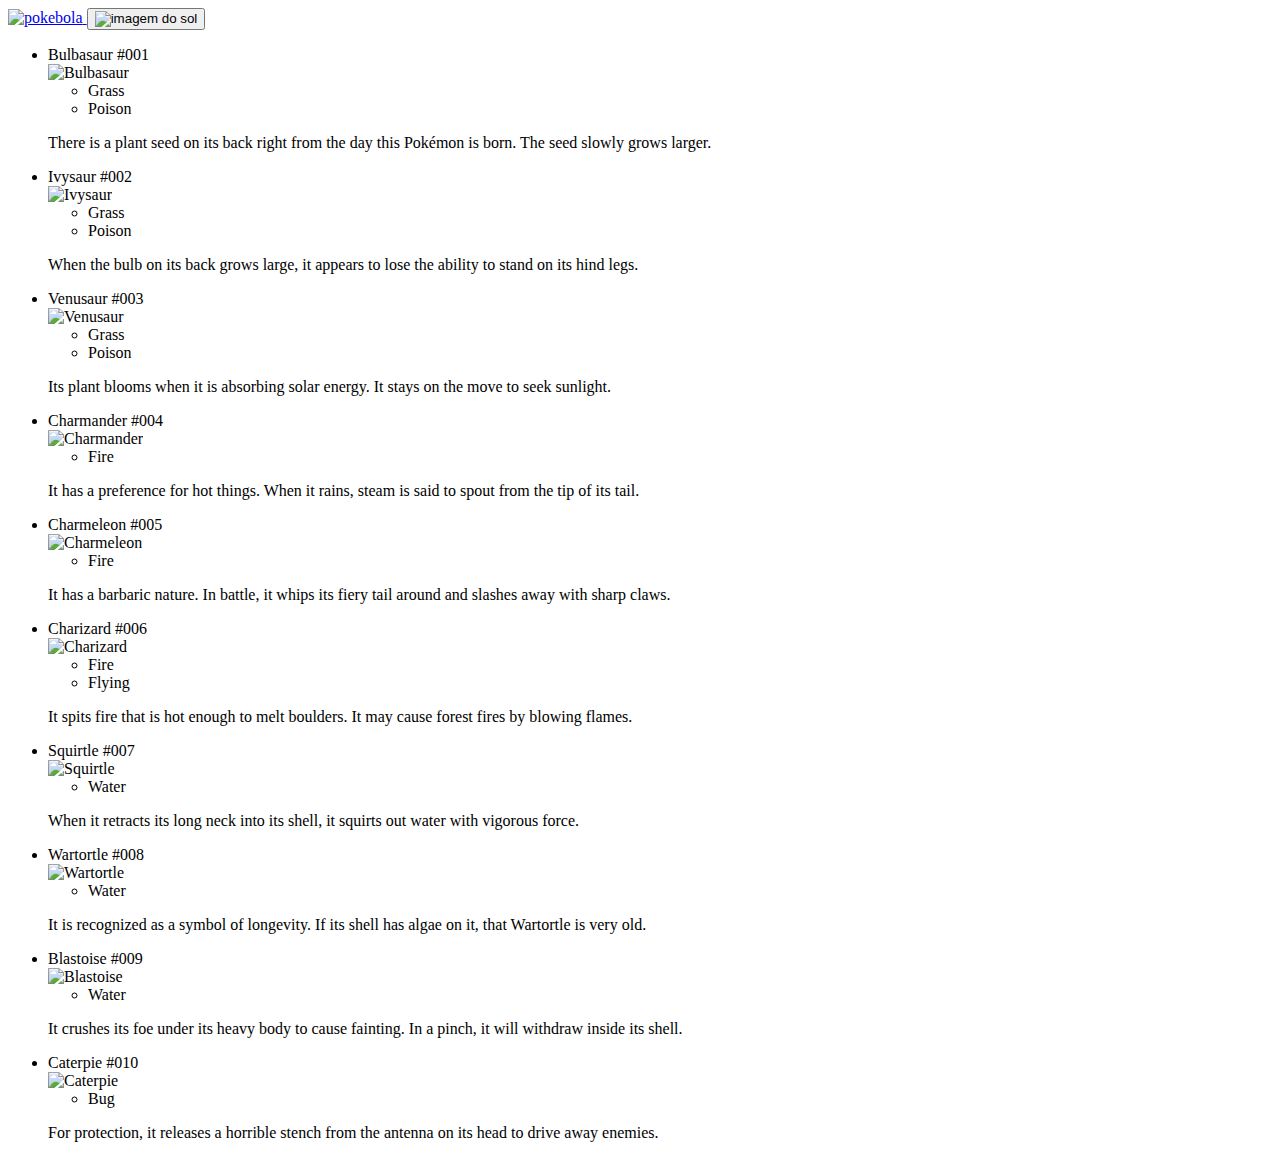
==== src/index.html @ 2716563a "Update index.html" ====
<!DOCTYPE html>
<html lang="en">

<head>
    <meta charset="UTF-8">
    <meta http-equiv="X-UA-Compatible" content="IE=edge">
    <meta name="viewport" content="width=device-width, 
    initial-scale=1.0">
    <title>Pokédex do Dudu</title>
    
    <link rel="icon" href="./imagens/pokeball.png" />

    <link rel="preconnect" href="https://fonts.googleapis.com" />
    <link rel="preconnect" href="https://fonts.gstatic.com" crossorigin />
    <link href="https://fonts.googleapis.com/css2?family=Poppins:wght@300;500;800&display=swap" rel="stylesheet" />

    <link rel="stylesheet" href="./css/reset.css" />
    <link rel="stylesheet" href="./css/estilo.css" />
    <link rel="stylesheet" href="./css/scrollbar.css" />
</head>

<body>
    <header>
        <a href="#">
            <img src="./imagens/pokeball.png" alt="pokebola" class="logo">
        </a>
        <button id="botao-alterar-tema">
            <img src="./imagens/sun.png" alt="imagem do sol" class="imagem-botao">
        </button>
    </header>
    <main>
        <ul class="listagem-pokemon">
            <li class="cartao-pokemon">
                <div class="informacoes">
                    <span>Bulbasaur</span>
                    <span>#001</span>
                </div>
                <img src="./imagens/bulbasaur.gif" alt="Bulbasaur" class="gif">
                <ul class="tipos">
                    <li class="tipo Grass">Grass</li>
                    <li class="tipo Poison">Poison</li>
                </ul>
                <p class="descricao">There is a plant seed
                    on its back right from the day this Pokémon
                    is born. The seed slowly grows larger.</p>
            </li>

            <li class="cartao-pokemon">
                <div class="informacoes">
                    <span>Ivysaur</span>
                    <span>#002</span>
                </div>
                <img src="./imagens/ivysaur.gif" alt="Ivysaur" class="gif">
                <ul class="tipos">
                    <li class="tipo Grass">Grass</li>
                    <li class="tipo Poison">Poison</li>
                </ul>
                <p class="descricao">When the bulb on its
                    back grows large, it appears to lose the
                    ability to stand on its hind legs. </p>
            </li>

            <li class="cartao-pokemon">
                <div class="informacoes">
                    <span>Venusaur</span>
                    <span>#003</span>
                </div>
                <img src="./imagens/venusaur.gif" alt="Venusaur" class="gif">
                <ul class="tipos">
                    <li class="tipo Grass">Grass</li>
                    <li class="tipo Poison">Poison</li>
                </ul>
                <p class="descricao">Its plant blooms when
                    it is absorbing solar energy.
                    It stays on the move to seek sunlight. </p>
            </li>

            <li class="cartao-pokemon">
                <div class="informacoes">
                    <span>Charmander</span>
                    <span>#004</span>
                </div>
                <img src="./imagens/charmander.gif" alt="Charmander" class="gif">
                <ul class="tipos">
                    <li class="tipo Fire">Fire</li>
                </ul>
                <p class="descricao">It has a preference for
                    hot things. When it rains, steam is said to
                    spout from the tip of its tail.</p>
            </li>

            <li class="cartao-pokemon">
                <div class="informacoes">
                    <span>Charmeleon</span>
                    <span>#005</span>
                </div>
                <img src="./imagens/charmeleon.gif" alt="Charmeleon" class="gif">
                <ul class="tipos">
                    <li class="tipo Fire">Fire</li>
                </ul>
                <p class="descricao">It has a barbaric nature.
                    In battle, it whips its fiery tail around and
                    slashes away with sharp claws.</p>
            </li>

            <li class="cartao-pokemon">
                <div class="informacoes">
                    <span>Charizard</span>
                    <span>#006</span>
                </div>
                <img src="./imagens/charizard.gif" alt="Charizard" class="gif">
                <ul class="tipos">
                    <li class="tipo Fire">Fire</li>
                    <li class="tipo Flying">Flying</li>
                </ul>
                <p class="descricao">It spits fire that is hot
                    enough to melt boulders. It may cause forest
                    fires by blowing flames.</p>
            </li>

            <li class="cartao-pokemon">
                <div class="informacoes">
                    <span>Squirtle</span>
                    <span>#007</span>
                </div>
                <img src="./imagens/squirtle.gif" alt="Squirtle" class="gif">
                <ul class="tipos">
                    <li class="tipo Water">Water</li>
                </ul>
                <p class="descricao">When it retracts its long
                    neck into its shell, it squirts out water with
                    vigorous force.</p>
            </li>

            <li class="cartao-pokemon">
                <div class="informacoes">
                    <span>Wartortle</span>
                    <span>#008</span>
                </div>
                <img src="./imagens/wartortle.gif" alt="Wartortle" class="gif">
                <ul class="tipos">
                    <li class="tipo Water">Water</li>
                </ul>
                <p class="descricao">It is recognized as a symbol
                    of longevity. If its shell has algae on it,
                    that Wartortle is very old. </p>
            </li>

            <li class="cartao-pokemon">
                <div class="informacoes">
                    <span>Blastoise</span>
                    <span>#009</span>
                </div>
                <img src="./imagens/blastoise.gif" alt="Blastoise" class="gif">
                <ul class="tipos">
                    <li class="tipo Water">Water</li>
                </ul>
                <p class="descricao">It crushes its foe under its
                    heavy body to cause fainting. In a pinch, it will
                    withdraw inside its shell.</p>
            </li>
            <li class="cartao-pokemon">
                <div class="informacoes">
                    <span>Caterpie</span>
                    <span>#010</span>
                </div>
                <img src="./imagens/caterpie.gif" alt="Caterpie" class="gif">
                <ul class="tipos">
                    <li class="tipo Bug">Bug</li>
                </ul>
                <p class="descricao">
                    For protection, it releases a
                    horrible stench from the antenna on its head to
                    drive away enemies.</p>
            </li>
        </ul>
    </main>
</body>

</html>
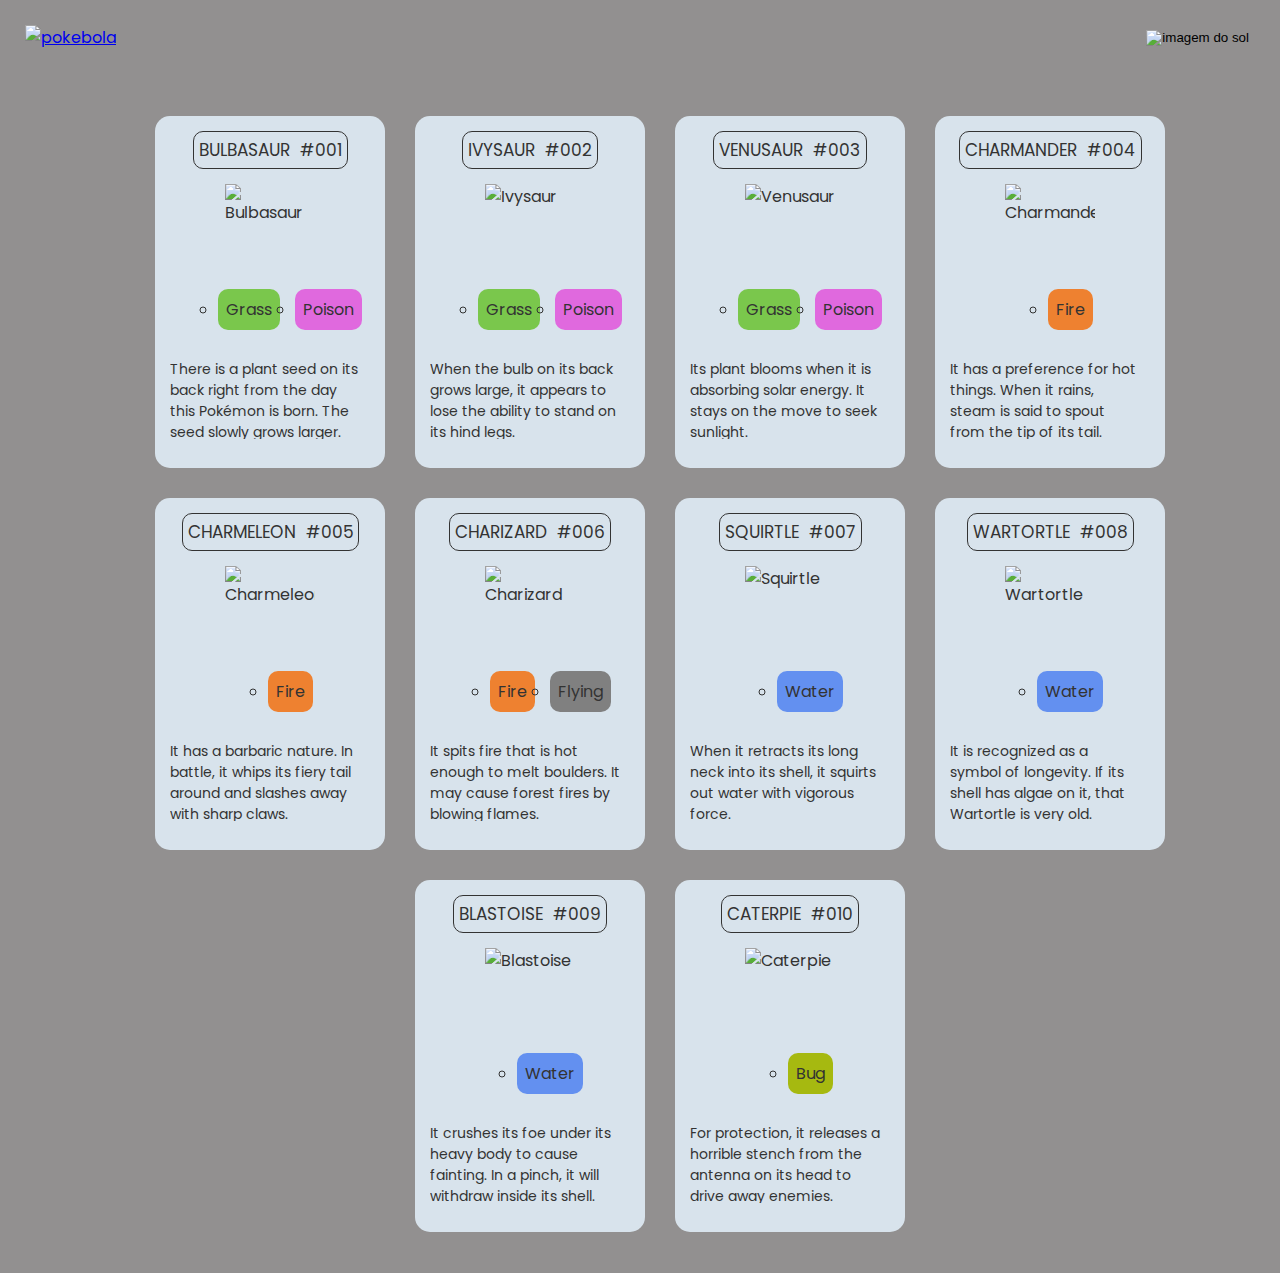
==== commit f35a8d8a: "Add files via upload" ====
--- a/src/index.html
+++ b/src/index.html
@@ -7,8 +7,6 @@
     <meta name="viewport" content="width=device-width, 
     initial-scale=1.0">
     <title>Pokédex do Dudu</title>
-    
-    <link rel="icon" href="./imagens/pokeball.png" />
 
     <link rel="preconnect" href="https://fonts.googleapis.com" />
     <link rel="preconnect" href="https://fonts.gstatic.com" crossorigin />
@@ -17,6 +15,7 @@
     <link rel="stylesheet" href="./css/reset.css" />
     <link rel="stylesheet" href="./css/estilo.css" />
     <link rel="stylesheet" href="./css/scrollbar.css" />
+
 </head>
 
 <body>
@@ -175,6 +174,7 @@
             </li>
         </ul>
     </main>
+    <script src="./js/index.js"></script>
 </body>
 
-</html>
+</html>--- a/src/css/estilo.css
+++ b/src/css/estilo.css
@@ -0,0 +1,126 @@
+body {
+    font-family: 'Poppins', sans-serif;
+    max-width: 1280px;
+    margin: 0 auto;
+    background-color: #5e5b5bad;
+    color: #333333;
+}
+
+body.modo-escuro {
+    background-color: #212121;
+    color: #f5f5f5;
+}
+
+header {
+    display: flex;
+    justify-content: space-between;
+    padding: 25px;
+}
+
+header .logo,
+header .imagem-botao {
+    width: 30px;
+    transition: 0.2s ease-in-out;
+}
+
+header #botao-alterar-tema {
+    background: none;
+    border: none;
+}
+
+header .logo:hover,
+header .imagem-botao:hover,
+main .cartao-pokemon:hover {
+    transform: scale(1.05);
+    cursor: pointer;
+}
+
+main {
+    padding: 25px;
+}
+
+main .listagem-pokemon {
+    display: flex;
+    flex-wrap: wrap;
+    gap: 30px;
+    justify-content: center;
+}
+
+main .cartao-pokemon {
+    background-color: #d8e3ec;
+    width: 200px;
+    padding: 15px;
+    display: flex;
+    flex-direction: column;
+    align-items: center;
+    gap: 15px;
+    border-radius: 15px;
+    transition: 0.2s ease-in-out;
+}
+
+main .cartao-pokemon:hover {
+    background-color: #96d9d6;
+}
+
+.modo-escuro .cartao-pokemon {
+    background-color: #a8a8a8;
+}
+
+main .cartao-pokemon .informacoes {
+    display: flex;
+    justify-content: space-between;
+    border: 1px solid #333333;
+    border-radius: 10px;
+}
+
+main .cartao-pokemon .informacoes span {
+    padding: 5px;
+    text-transform: uppercase;
+    font-size: 17px;
+}
+
+main .cartao-pokemon .gif {
+    width: 90px;
+    height: 90px;
+}
+
+main .cartao-pokemon .tipos {
+    display: flex;
+    gap: 15px;
+}
+
+main .cartao-pokemon .tipo {
+    padding: 8px;
+    border-radius: 10px;
+}
+
+.Grass {
+    background-color: #7ac74c
+}
+
+.Poison {
+    background-color: #df67ddfb;
+}
+
+.Fire {
+    background-color: #ee8130;
+}
+
+.Water {
+    background-color: #6390f0;
+}
+
+.Bug {
+    background-color: #a6b910;
+}
+
+.Flying {
+    background-color: #808080;
+}
+
+main .descricao {
+    max-height: 80px;
+    overflow-y: scroll;
+    font-size: 14px;
+    padding-right: 10px;
+}
